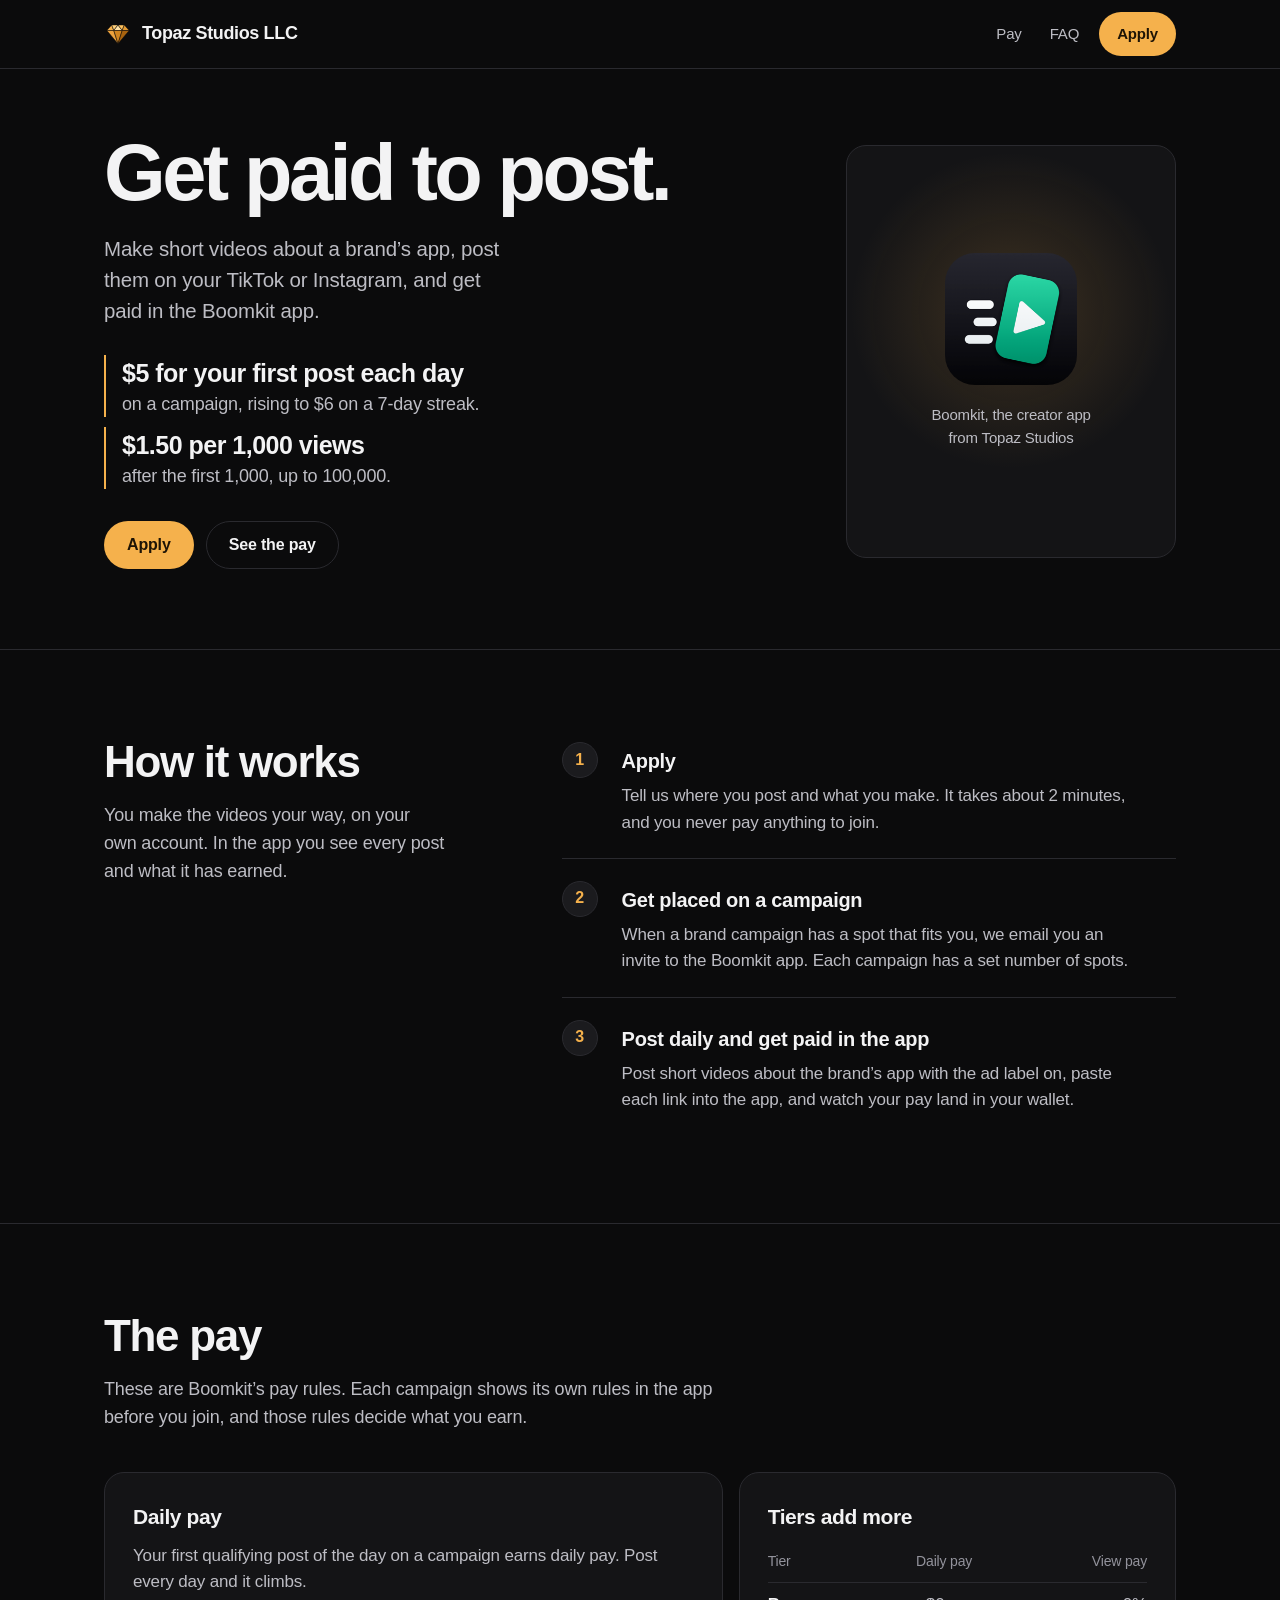
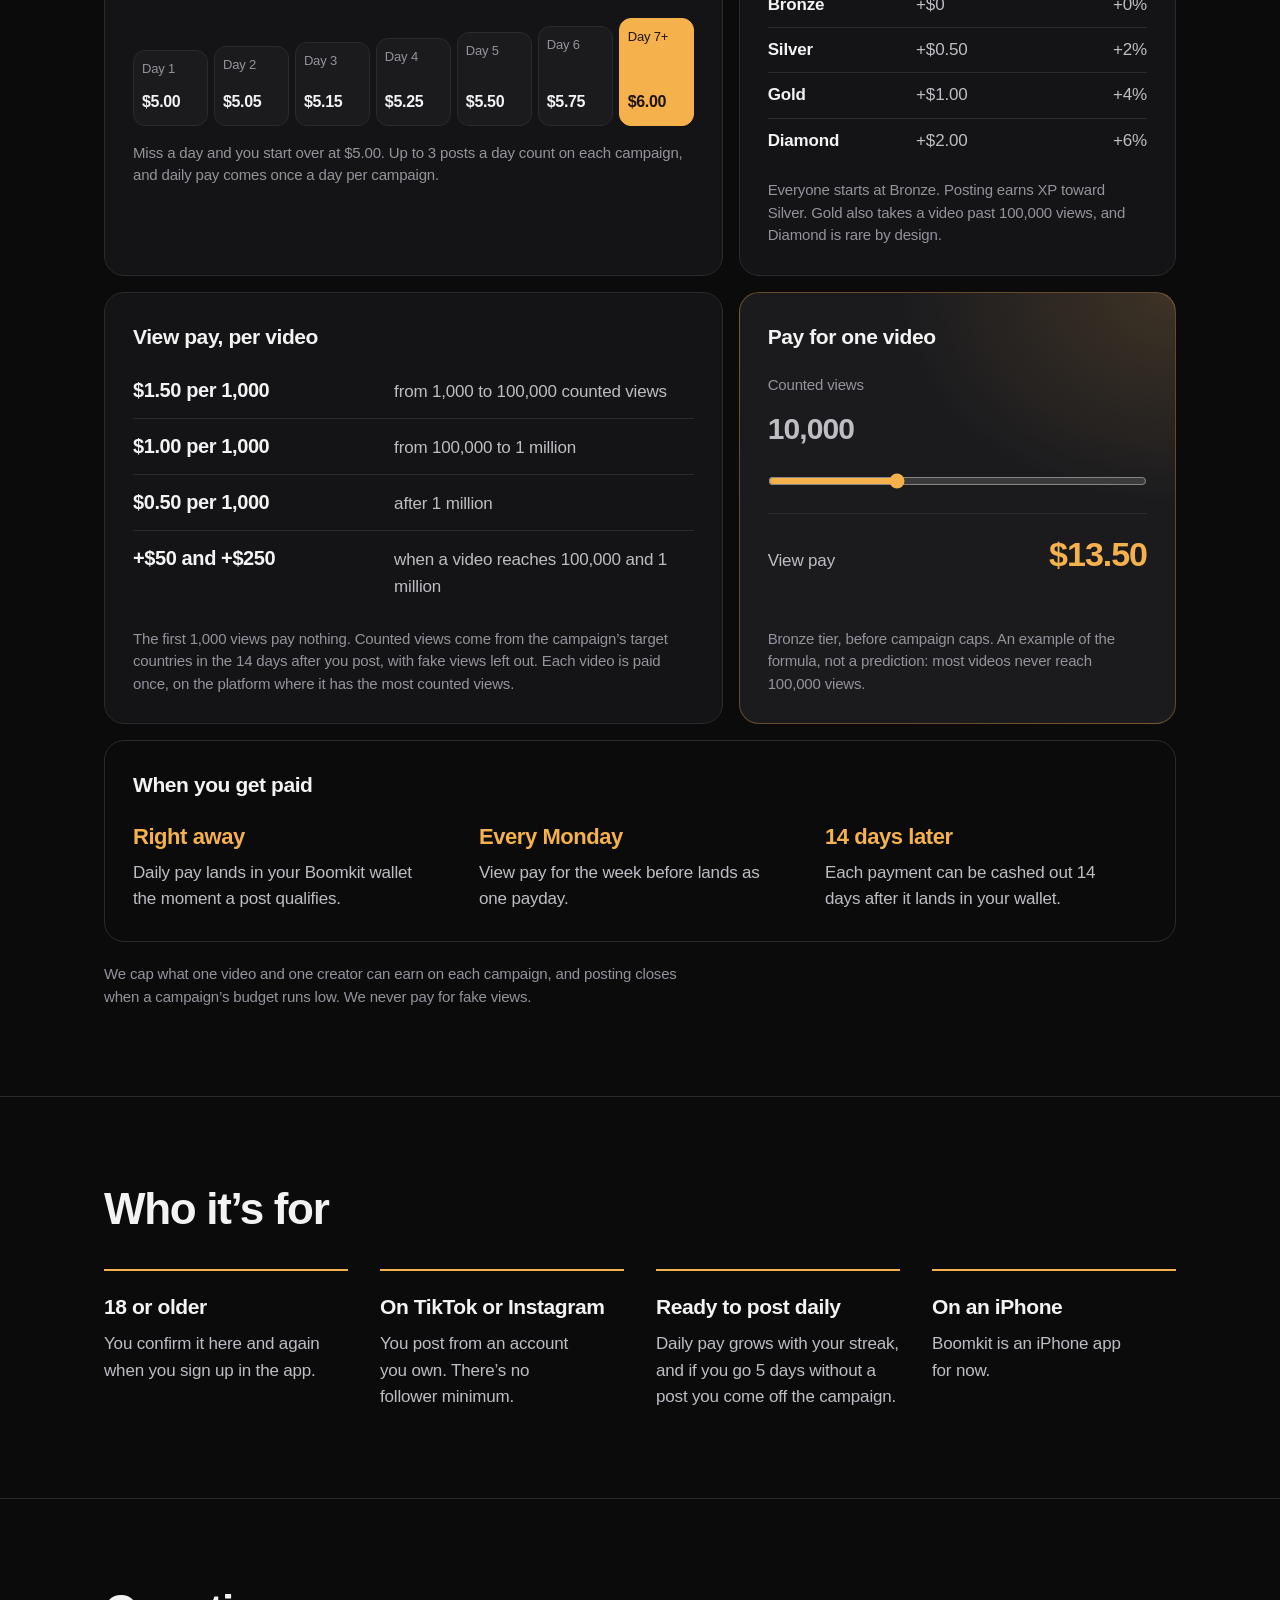
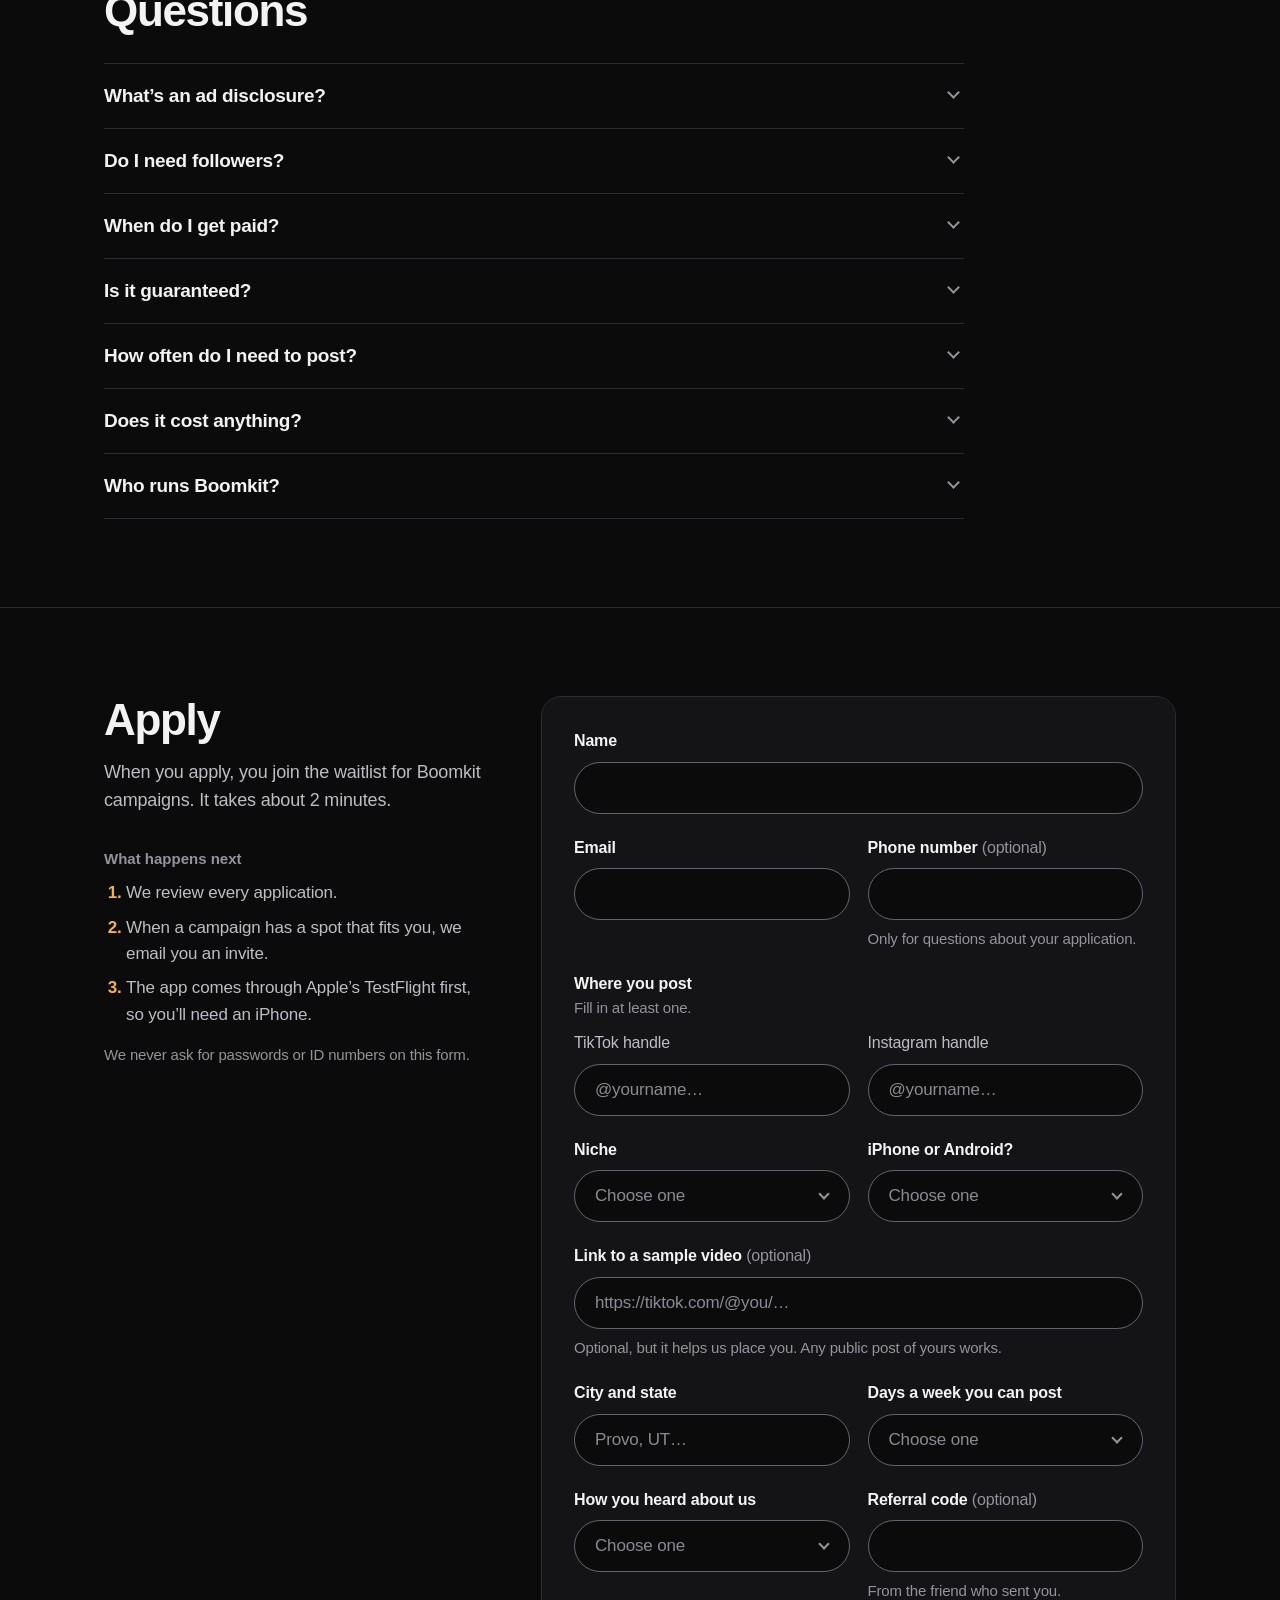
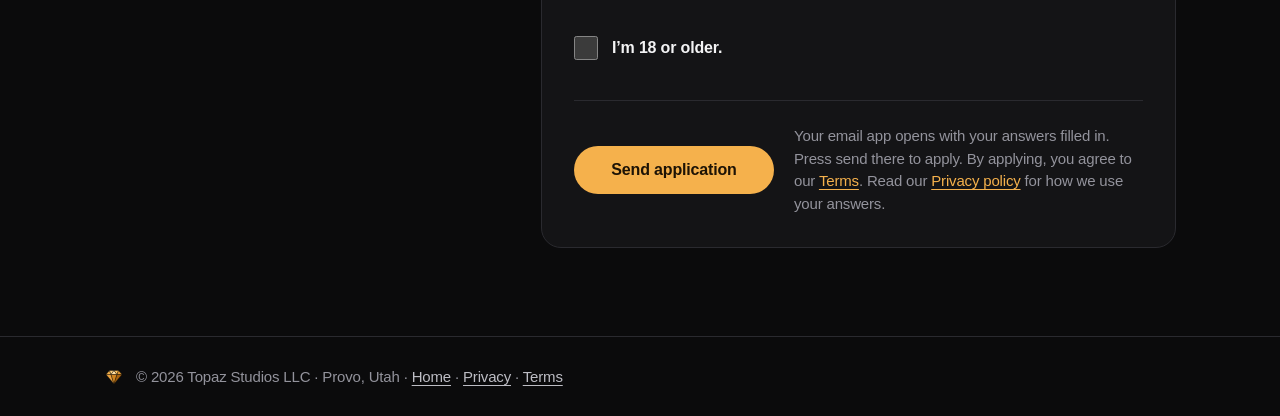
==== creators/index.html @ 72b52d02 "Topaz Studios LLC website Co-Authored-By: Claude Opus 5.5 <noreply@anthropic.com>" ====
<!doctype html>
<!--
  Creator sign-up page for Boomkit. Built 2026-10-22, NOT live until Zack approves.
  Every pay number on this page comes from Canvas/app/PAY-SPEC.md (16 Oct 2026, final). If that file changes,
  change this page and assets/creators.js (viewPay) in the same edit.
  Hosted on GitHub Pages (2026-10-24), which can't receive form posts, so the form opens the visitor's email app
  addressed to zack@topazstudiosllc.com with their answers filled in (assets/creators.js builds the message).
-->
<html lang="en">
<head>
  <meta charset="utf-8">
  <meta name="viewport" content="width=device-width, initial-scale=1, viewport-fit=cover">
  <title>Get paid to post with Boomkit: Topaz Studios LLC</title>
  <meta name="description" content="Post short videos about a brand’s app on your TikTok or Instagram and get paid in the Boomkit app: $5 for your first post each day on a campaign, plus $1.50 per 1,000 views.">
  <meta name="theme-color" content="#0b0b0c">
  <meta name="color-scheme" content="dark">
  <link rel="canonical" href="https://topazstudiosllc.com/creators/">
  <link rel="icon" href="/favicon.svg" type="image/svg+xml">
  <link rel="apple-touch-icon" href="/apple-touch-icon.png">
  <meta property="og:type" content="website">
  <meta property="og:site_name" content="Topaz Studios LLC">
  <meta property="og:title" content="Get paid to post with Boomkit">
  <meta property="og:description" content="$5 for your first post each day on a campaign, plus $1.50 per 1,000 views. Apply to join the waitlist.">
  <meta property="og:url" content="https://topazstudiosllc.com/creators/">
  <link rel="stylesheet" href="/assets/site.css">
  <script src="/assets/creators.js" defer></script>
</head>
<body class="creators">
  <a class="skip" href="#main">Skip to content</a>

  <header class="site-header">
    <div class="wrap">
      <a class="brand" href="/" translate="no">
        <svg viewBox="0 0 40 40" aria-hidden="true" focusable="false"><g stroke="#0b0b0c" stroke-width="0.75" stroke-linejoin="round"><path fill="#f5b14c" d="M4 15 11 7 14 15Z"/><path fill="#ffcf7a" d="M11 7H20L14 15Z"/><path fill="#ffe2a8" d="M20 7 26 15H14Z"/><path fill="#ffc35e" d="M20 7H29L26 15Z"/><path fill="#e39a33" d="M29 7 36 15H26Z"/><path fill="#eba13d" d="M4 15H14L20 34Z"/><path fill="#d0841f" d="M14 15H26L20 34Z"/><path fill="#a8630f" d="M26 15H36L20 34Z"/></g></svg>
        <span>Topaz Studios LLC</span>
      </a>
      <nav aria-label="Main">
        <ul class="nav">
          <li class="nav-extra"><a href="#pay">Pay</a></li>
          <li class="nav-extra"><a href="#faq">FAQ</a></li>
          <li><a class="nav-cta" href="#apply">Apply</a></li>
        </ul>
      </nav>
    </div>
  </header>

  <main id="main">
    <section class="c-hero" aria-labelledby="hero-title">
      <div class="wrap">
        <div class="c-hero-copy">
          <h1 id="hero-title">Get paid to post.</h1>
          <p class="lede">Make short videos about a brand’s app, post them on your TikTok or Instagram, and get paid in the <span translate="no">Boomkit</span> app.</p>
          <ul class="paylines">
            <li><strong>$5 for your first post each day</strong> on a campaign, rising to $6 on a 7-day streak.</li>
            <li><strong>$1.50 per 1,000 views</strong> after the first 1,000, up to 100,000.</li>
          </ul>
          <div class="actions">
            <a class="btn btn-primary" href="#apply">Apply</a>
            <a class="btn btn-quiet" href="#pay">See the pay</a>
          </div>
        </div>
        <div class="c-hero-art">
          <img src="/assets/boomkit-icon.png" width="128" height="128" alt="" fetchpriority="high" decoding="async">
          <p><span translate="no">Boomkit</span>, the creator app from <span class="nowrap" translate="no">Topaz Studios</span></p>
        </div>
      </div>
    </section>

    <section class="section" id="how" aria-labelledby="how-title">
      <div class="wrap c-split">
        <div>
          <h2 id="how-title">How it works</h2>
          <p class="intro">You make the videos your way, on your own account. In the app you see every post and what it has earned.</p>
        </div>
        <ol class="steps">
          <li>
            <h3>Apply</h3>
            <p>Tell us where you post and what you make. It takes about 2 minutes, and you never pay anything to join.</p>
          </li>
          <li>
            <h3>Get placed on a campaign</h3>
            <p>When a brand campaign has a spot that fits you, we email you an invite to the <span translate="no">Boomkit</span> app. Each campaign has a set number of spots.</p>
          </li>
          <li>
            <h3>Post daily and get paid in the app</h3>
            <p>Post short videos about the brand’s app with the ad label on, paste each link into the app, and watch your pay land in your wallet.</p>
          </li>
        </ol>
      </div>
    </section>

    <section class="section" id="pay" aria-labelledby="pay-title">
      <div class="wrap">
        <h2 id="pay-title">The pay</h2>
        <p class="intro">These are <span translate="no">Boomkit</span>’s pay rules. Each campaign shows its own rules in the app before you join, and those rules decide what you earn.</p>

        <div class="pay-grid">
          <article class="cell pay-daily" aria-labelledby="daily-title">
            <h3 id="daily-title">Daily pay</h3>
            <p>Your first qualifying post of the day on a campaign earns daily pay. Post every day and it climbs.</p>
            <ol class="ladder" aria-label="Daily pay by streak day">
              <li><span class="ladder-day">Day 1</span><span class="ladder-amt">$5.00</span></li>
              <li><span class="ladder-day">Day 2</span><span class="ladder-amt">$5.05</span></li>
              <li><span class="ladder-day">Day 3</span><span class="ladder-amt">$5.15</span></li>
              <li><span class="ladder-day">Day 4</span><span class="ladder-amt">$5.25</span></li>
              <li><span class="ladder-day">Day 5</span><span class="ladder-amt">$5.50</span></li>
              <li><span class="ladder-day">Day 6</span><span class="ladder-amt">$5.75</span></li>
              <li class="ladder-top"><span class="ladder-day">Day 7+</span><span class="ladder-amt">$6.00</span></li>
            </ol>
            <p class="fine">Miss a day and you start over at $5.00. Up to 3 posts a day count on each campaign, and daily pay comes once a day per campaign.</p>
          </article>

          <article class="cell pay-tiers" aria-labelledby="tiers-title">
            <h3 id="tiers-title">Tiers add more</h3>
            <table class="tiers">
              <caption class="sr-only">Extra pay by tier</caption>
              <thead>
                <tr><th scope="col">Tier</th><th scope="col">Daily pay</th><th scope="col">View pay</th></tr>
              </thead>
              <tbody>
                <tr><th scope="row">Bronze</th><td>+$0</td><td>+0%</td></tr>
                <tr><th scope="row">Silver</th><td>+$0.50</td><td>+2%</td></tr>
                <tr><th scope="row">Gold</th><td>+$1.00</td><td>+4%</td></tr>
                <tr><th scope="row">Diamond</th><td>+$2.00</td><td>+6%</td></tr>
              </tbody>
            </table>
            <p class="fine">Everyone starts at Bronze. Posting earns XP toward Silver. Gold also takes a video past 100,000 views, and Diamond is rare by design.</p>
          </article>

          <article class="cell pay-views" aria-labelledby="views-title">
            <h3 id="views-title">View pay, per video</h3>
            <dl class="rates">
              <div><dt>$1.50 per 1,000</dt><dd>from 1,000 to 100,000 counted views</dd></div>
              <div><dt>$1.00 per 1,000</dt><dd>from 100,000 to 1 million</dd></div>
              <div><dt>$0.50 per 1,000</dt><dd>after 1 million</dd></div>
              <div><dt>+$50 and +$250</dt><dd>when a video reaches 100,000 and 1 million</dd></div>
            </dl>
            <p class="fine">The first 1,000 views pay nothing. Counted views come from the campaign’s target countries in the 14 days after you post, with fake views left out. Each video is paid once, on the platform where it has the most counted views.</p>
          </article>

          <article class="cell pay-example" aria-labelledby="example-title">
            <h3 id="example-title">Pay for one video</h3>
            <label class="example-label" for="example-views">Counted views</label>
            <p class="example-views" id="example-views-out">10,000</p>
            <input class="example-range" id="example-views" type="range" min="0" max="9" step="1" value="3" aria-valuetext="10,000 views, $13.50 view pay" disabled>
            <p class="example-pay"><span class="example-pay-label">View pay</span> <span id="example-pay-out">$13.50</span></p>
            <noscript><p class="fine">10,000 views pay $13.50. 100,000 pay $198.50. 1 million pay $1,348.50.</p></noscript>
            <p class="fine">Bronze tier, before campaign caps. An example of the formula, not a prediction: most videos never reach 100,000 views.</p>
          </article>

          <article class="cell pay-when" aria-labelledby="when-title">
            <h3 id="when-title">When you get paid</h3>
            <dl class="when">
              <div><dt>Right away</dt><dd>Daily pay lands in your <span translate="no">Boomkit</span> wallet the moment a post qualifies.</dd></div>
              <div><dt>Every Monday</dt><dd>View pay for the week before lands as one payday.</dd></div>
              <div><dt>14 days later</dt><dd>Each payment can be cashed out 14 days after it lands in your wallet.</dd></div>
            </dl>
          </article>
        </div>

        <p class="pay-note">We cap what one video and one creator can earn on each campaign, and posting closes when a campaign’s budget runs low. We never pay for fake views.</p>
      </div>
    </section>

    <section class="section" id="who" aria-labelledby="who-title">
      <div class="wrap">
        <h2 id="who-title">Who it’s for</h2>
        <ul class="fit">
          <li>
            <h3>18 or older</h3>
            <p>You confirm it here and again when you sign up in the app.</p>
          </li>
          <li>
            <h3>On TikTok or Instagram</h3>
            <p>You post from an account you own. There’s no follower minimum.</p>
          </li>
          <li>
            <h3>Ready to post daily</h3>
            <p>Daily pay grows with your streak, and if you go 5 days without a post you come off the campaign.</p>
          </li>
          <li>
            <h3>On an iPhone</h3>
            <p><span translate="no">Boomkit</span> is an iPhone app for now.</p>
          </li>
        </ul>
      </div>
    </section>

    <section class="section" id="faq" aria-labelledby="faq-title">
      <div class="wrap">
        <h2 id="faq-title">Questions</h2>
        <div class="faq">
          <details>
            <summary><span>What’s an ad disclosure?</span></summary>
            <div class="faq-body">
              <p>It’s the label that tells viewers a post is paid. Every campaign post needs it: “#ad” or “Paid partnership with [brand]” in the caption, TikTok’s commercial content setting turned on, and Instagram’s Paid Partnership label where Instagram offers it. The app gives you a caption line to copy. A post without the label doesn’t count.</p>
            </div>
          </details>
          <details>
            <summary><span>Do I need followers?</span></summary>
            <div class="faq-body">
              <p>No. There’s no follower minimum, and a new account is fine. You post from a TikTok or Instagram account you own and register it in the app for each campaign. We never ask for your password.</p>
            </div>
          </details>
          <details>
            <summary><span>When do I get paid?</span></summary>
            <div class="faq-body">
              <p>Daily pay lands in your <span translate="no">Boomkit</span> wallet as soon as a post qualifies. View pay lands every Monday for the week before. You can cash out each payment 14 days after it lands; that window is how we keep fake views out of pay.</p>
            </div>
          </details>
          <details>
            <summary><span>Is it guaranteed?</span></summary>
            <div class="faq-body">
              <p>No. Spots on every campaign are limited, and joining the waitlist doesn’t guarantee you one. What you earn depends on posting and on counted views, and most videos never reach 100,000 views. We say the same in our <a href="/terms/#estimates">Terms</a>, under “Estimates and no guarantees”.</p>
            </div>
          </details>
          <details>
            <summary><span>How often do I need to post?</span></summary>
            <div class="faq-body">
              <p>Daily pay comes from your first qualifying post each day. If you go 5 days without a post, you come off the campaign. If none of your first 20 posts on a campaign reaches 10,000 counted views, we give the spot to someone else.</p>
            </div>
          </details>
          <details>
            <summary><span>Does it cost anything?</span></summary>
            <div class="faq-body">
              <p>No. You never pay to join or to stay on a campaign. We never ask for passwords or ID numbers on this form, and nobody from <span translate="no">Boomkit</span> will ask for your social media passwords.</p>
            </div>
          </details>
          <details>
            <summary><span>Who runs <span translate="no">Boomkit</span>?</span></summary>
            <div class="faq-body">
              <p><span translate="no">Topaz Studios LLC</span>, a video production company in Provo, Utah. <span translate="no">Boomkit</span> is the creator app we build. Email <a href="mailto:zack@topazstudiosllc.com">zack@topazstudiosllc.com</a> with anything this page doesn’t answer.</p>
            </div>
          </details>
        </div>
      </div>
    </section>

    <section class="section" id="apply" aria-labelledby="apply-title">
      <div class="wrap apply">
        <div class="apply-copy">
          <h2 id="apply-title">Apply</h2>
          <p class="intro">When you apply, you join the waitlist for <span translate="no">Boomkit</span> campaigns. It takes about 2 minutes.</p>
          <h3>What happens next</h3>
          <ol class="next">
            <li>We review every application.</li>
            <li>When a campaign has a spot that fits you, we email you an invite.</li>
            <li>The app comes through Apple’s TestFlight first, so you’ll need an iPhone.</li>
          </ol>
          <p class="fine">We never ask for passwords or ID numbers on this form.</p>
        </div>

        <form class="apply-form" name="creators" method="POST" action="mailto:zack@topazstudiosllc.com?subject=Boomkit%20creator%20application" enctype="text/plain">
          <p class="hp" aria-hidden="true">
            <label>Leave this empty: <input name="bot-field" type="text" tabindex="-1" autocomplete="off"></label>
          </p>

          <div class="form-grid">
            <div class="field span-2">
              <label for="f-name">Name</label>
              <input id="f-name" name="name" type="text" autocomplete="name" required maxlength="100" aria-describedby="f-name-error">
              <p class="field-error" id="f-name-error" hidden></p>
            </div>

            <div class="field">
              <label for="f-email">Email</label>
              <input id="f-email" name="email" type="email" autocomplete="email" autocapitalize="none" spellcheck="false" required maxlength="200" aria-describedby="f-email-error">
              <p class="field-error" id="f-email-error" hidden></p>
            </div>

            <div class="field">
              <label for="f-phone">Phone number <span class="opt">(optional)</span></label>
              <input id="f-phone" name="phone" type="tel" autocomplete="tel" maxlength="30" aria-describedby="f-phone-hint f-phone-error">
              <p class="hint" id="f-phone-hint">Only for questions about your application.</p>
              <p class="field-error" id="f-phone-error" hidden></p>
            </div>

            <fieldset class="field-group span-2" aria-describedby="f-handles-hint f-handles-error">
              <legend>Where you post</legend>
              <p class="hint" id="f-handles-hint">Fill in at least one.</p>
              <div class="pair">
                <div class="field">
                  <label for="f-tiktok">TikTok handle</label>
                  <input id="f-tiktok" name="tiktok" type="text" autocomplete="off" autocapitalize="none" autocorrect="off" spellcheck="false" maxlength="60" placeholder="@yourname…" pattern="@?[A-Za-z0-9._]{1,30}" data-handle aria-describedby="f-handles-error">
                </div>
                <div class="field">
                  <label for="f-instagram">Instagram handle</label>
                  <input id="f-instagram" name="instagram" type="text" autocomplete="off" autocapitalize="none" autocorrect="off" spellcheck="false" maxlength="60" placeholder="@yourname…" pattern="@?[A-Za-z0-9._]{1,30}" data-handle aria-describedby="f-handles-error">
                </div>
              </div>
              <p class="field-error" id="f-handles-error" hidden></p>
            </fieldset>

            <div class="field">
              <label for="f-niche">Niche</label>
              <div class="select">
                <select id="f-niche" name="niche" required aria-describedby="f-niche-error">
                  <option value="" selected disabled>Choose one</option>
                  <option>Study and school</option>
                  <option>Fitness</option>
                  <option>Food</option>
                  <option>Beauty</option>
                  <option>Tech and apps</option>
                  <option>Lifestyle</option>
                  <option>Gaming</option>
                  <option>Other</option>
                </select>
              </div>
              <p class="field-error" id="f-niche-error" hidden></p>
            </div>

            <div class="field">
              <label for="f-phone-type">iPhone or Android?</label>
              <div class="select">
                <select id="f-phone-type" name="phone_type" required aria-describedby="f-phone-type-error">
                  <option value="" selected disabled>Choose one</option>
                  <option>iPhone</option>
                  <option>Android</option>
                  <option>Other</option>
                </select>
              </div>
              <p class="field-error" id="f-phone-type-error" hidden></p>
            </div>

            <div class="field span-2">
              <label for="f-sample">Link to a sample video <span class="opt">(optional)</span></label>
              <input id="f-sample" name="sample_video" type="url" inputmode="url" autocomplete="off" autocapitalize="none" spellcheck="false" maxlength="500" placeholder="https://tiktok.com/@you/…" aria-describedby="f-sample-hint f-sample-error">
              <p class="hint" id="f-sample-hint">Optional, but it helps us place you. Any public post of yours works.</p>
              <p class="field-error" id="f-sample-error" hidden></p>
            </div>

            <div class="field">
              <label for="f-city">City and state</label>
              <input id="f-city" name="city_state" type="text" autocomplete="off" required maxlength="100" placeholder="Provo, UT…" aria-describedby="f-city-error">
              <p class="field-error" id="f-city-error" hidden></p>
            </div>

            <div class="field">
              <label for="f-days">Days a week you can post</label>
              <div class="select">
                <select id="f-days" name="days_per_week" required aria-describedby="f-days-error">
                  <option value="" selected disabled>Choose one</option>
                  <option>Every day</option>
                  <option>5 to 6 days</option>
                  <option>3 to 4 days</option>
                  <option>1 to 2 days</option>
                </select>
              </div>
              <p class="field-error" id="f-days-error" hidden></p>
            </div>

            <div class="field">
              <label for="f-heard">How you heard about us</label>
              <div class="select">
                <select id="f-heard" name="heard_from" required aria-describedby="f-heard-error">
                  <option value="" selected disabled>Choose one</option>
                  <option>TikTok</option>
                  <option>Instagram</option>
                  <option>Reddit</option>
                  <option>X</option>
                  <option value="A friend">A friend (referral)</option>
                  <option>School or campus</option>
                  <option>Search</option>
                  <option>Other</option>
                </select>
              </div>
              <p class="field-error" id="f-heard-error" hidden></p>
            </div>

            <div class="field">
              <label for="f-ref">Referral code <span class="opt">(optional)</span></label>
              <input id="f-ref" name="referral_code" type="text" autocomplete="off" autocapitalize="characters" autocorrect="off" spellcheck="false" maxlength="20" aria-describedby="f-ref-hint">
              <p class="hint" id="f-ref-hint">From the friend who sent you.</p>
            </div>

            <div class="field span-2">
              <label class="check" for="f-age">
                <input id="f-age" name="age_confirmed" type="checkbox" value="yes" required aria-describedby="f-age-error">
                <span>I’m 18 or older.</span>
              </label>
              <p class="field-error" id="f-age-error" hidden></p>
            </div>
          </div>

          <div class="submit-row">
            <button class="btn btn-primary" type="submit">Send application</button>
            <p class="consent">Your email app opens with your answers filled in. Press send there to apply. By applying, you agree to our <a href="/terms/">Terms</a>. Read our <a href="/privacy/#website">Privacy policy</a> for how we use your answers.</p>
          </div>
          <p class="form-status" role="status" aria-live="polite"></p>
        </form>
      </div>
    </section>
  </main>

  <footer class="site-footer">
    <div class="wrap">
      <svg viewBox="0 0 40 40" aria-hidden="true" focusable="false"><g stroke="#0b0b0c" stroke-width="0.75" stroke-linejoin="round"><path fill="#f5b14c" d="M4 15 11 7 14 15Z"/><path fill="#ffcf7a" d="M11 7H20L14 15Z"/><path fill="#ffe2a8" d="M20 7 26 15H14Z"/><path fill="#ffc35e" d="M20 7H29L26 15Z"/><path fill="#e39a33" d="M29 7 36 15H26Z"/><path fill="#eba13d" d="M4 15H14L20 34Z"/><path fill="#d0841f" d="M14 15H26L20 34Z"/><path fill="#a8630f" d="M26 15H36L20 34Z"/></g></svg>
      <p><span class="nowrap">© 2026 <span translate="no">Topaz Studios LLC</span></span> <span class="nowrap">· Provo, Utah</span> <span class="nowrap">· <a href="/">Home</a> · <a href="/privacy/">Privacy</a> · <a href="/terms/">Terms</a></span></p>
    </div>
  </footer>
</body>
</html>
---- assets/site.css ----
/* Topaz Studios LLC. One stylesheet for every page. Dark only, by brand direction (near-black ground, topaz accent). */

:root {
  color-scheme: dark;

  --bg: #0b0b0c;
  --surface: #141416;
  --surface-2: #1b1b1e;
  --line: #2a2a2f;
  --ink: #f3f3f4;
  --ink-2: #bdbdc4;
  --mute: #93939c;
  --topaz: #f5b14c;
  --topaz-hover: #ffc56e;
  --topaz-ink: #1d1305;

  --font: -apple-system, BlinkMacSystemFont, "SF Pro Text", "Segoe UI", Roboto, "Helvetica Neue", Arial, sans-serif;
  --font-display: -apple-system, BlinkMacSystemFont, "SF Pro Display", "Segoe UI", Roboto, "Helvetica Neue", Arial, sans-serif;

  /* Motion tokens, from the animate skill */
  --ease-out: cubic-bezier(0.23, 1, 0.32, 1);

  /* Radius system: controls are pills, panels are 20px */
  --r-panel: 20px;
  --r-pill: 999px;

  --gutter: max(16px, env(safe-area-inset-left, 0px));
  --gutter-r: max(16px, env(safe-area-inset-right, 0px));
}

*,
*::before,
*::after { box-sizing: border-box; }

html {
  -webkit-text-size-adjust: 100%;
  -webkit-tap-highlight-color: transparent;
  background: var(--bg);
}

@media (prefers-reduced-motion: no-preference) {
  html { scroll-behavior: smooth; }
}

body {
  margin: 0;
  background: var(--bg);
  color: var(--ink);
  font-family: var(--font);
  font-size: 17px;
  line-height: 1.55;
  letter-spacing: -0.01em;
  -webkit-font-smoothing: antialiased;
  -moz-osx-font-smoothing: grayscale;
  overflow-wrap: break-word;
}

h1, h2, h3 {
  font-family: var(--font-display);
  color: var(--ink);
  text-wrap: balance;
  margin: 0;
}

p { margin: 0; text-wrap: pretty; }

img, svg { display: block; max-width: 100%; }

a { color: var(--topaz); text-decoration-thickness: 1px; text-underline-offset: 3px; }

a,
button {
  touch-action: manipulation;
  transition: color 150ms ease, background-color 150ms ease, border-color 150ms ease;
}

:focus-visible {
  outline: 2px solid var(--topaz);
  outline-offset: 3px;
  border-radius: 6px;
}

[id] { scroll-margin-top: 24px; }

.skip {
  position: absolute;
  left: 16px;
  top: -100px;
  z-index: 10;
  background: var(--topaz);
  color: var(--topaz-ink);
  padding: 10px 16px;
  border-radius: var(--r-pill);
  font-weight: 600;
  text-decoration: none;
}
.skip:focus { top: 12px; }

.wrap {
  width: 100%;
  max-width: 1120px;
  margin: 0 auto;
  padding-left: max(24px, var(--gutter));
  padding-right: max(24px, var(--gutter-r));
}

.nowrap { white-space: nowrap; }

/* Header */

.site-header {
  padding-top: env(safe-area-inset-top, 0px);
  border-bottom: 1px solid var(--line);
}
.site-header .wrap {
  display: flex;
  align-items: center;
  justify-content: space-between;
  gap: 16px;
  min-height: 68px;
}

.brand {
  display: inline-flex;
  align-items: center;
  gap: 10px;
  color: var(--ink);
  text-decoration: none;
  font-family: var(--font-display);
  font-weight: 700;
  font-size: 18px;
  letter-spacing: -0.02em;
  min-width: 0;
  -webkit-user-select: none;
  user-select: none;
}
.brand svg { width: 28px; height: 28px; flex: none; }

.nav {
  display: flex;
  align-items: center;
  gap: 4px;
  margin: 0;
  padding: 0;
  list-style: none;
}
.nav a {
  display: inline-flex;
  align-items: center;
  min-height: 44px;
  padding: 0 12px;
  border-radius: var(--r-pill);
  color: var(--ink-2);
  text-decoration: none;
  font-size: 15px;
  font-weight: 500;
  -webkit-user-select: none;
  user-select: none;
}
.nav a[aria-current="page"] { color: var(--ink); }

/* Buttons */

.btn {
  display: inline-flex;
  align-items: center;
  justify-content: center;
  gap: 8px;
  min-height: 48px;
  padding: 0 22px;
  border-radius: var(--r-pill);
  border: 1px solid transparent;
  font-family: var(--font);
  font-size: 16px;
  font-weight: 600;
  letter-spacing: -0.01em;
  text-decoration: none;
  white-space: nowrap;
  -webkit-user-select: none;
  user-select: none;
  transition: background-color 150ms ease, border-color 150ms ease, color 150ms ease, transform 160ms var(--ease-out);
}
/* Press feedback: quick on the way down, a little slower on release (asymmetric, per review-animations) */
.btn:active { transform: scale(0.97); transition-duration: 100ms; }
.nav a:active { color: var(--ink); background: var(--surface-2); }
a:where(:not(.btn, .brand, .skip)):active { color: var(--topaz-hover); }

.btn-primary { background: var(--topaz); color: var(--topaz-ink); }
.btn-quiet { background: transparent; color: var(--ink); border-color: var(--line); }

@media (hover: hover) and (pointer: fine) {
  a:hover { color: var(--topaz-hover); }
  .nav a:hover { color: var(--ink); background: var(--surface-2); }
  .btn-primary:hover { background: var(--topaz-hover); color: var(--topaz-ink); }
  .btn-quiet:hover { border-color: var(--mute); color: var(--ink); }
  .brand:hover { color: var(--ink); }
}

@media (prefers-reduced-motion: reduce) {
  .btn:active { transform: none; }
}

/* Home: hero */

.hero { padding: 72px 0 88px; }
.hero .wrap {
  display: grid;
  grid-template-columns: minmax(0, 1.3fr) minmax(0, 0.7fr);
  align-items: center;
  gap: 48px;
}
.hero h1 {
  font-size: clamp(40px, 5.4vw, 72px);
  line-height: 1.02;
  letter-spacing: -0.04em;
  font-weight: 700;
}
.hero .lede {
  margin-top: 24px;
  max-width: 34ch;
  font-size: clamp(18px, 1.6vw, 21px);
  line-height: 1.5;
  color: var(--ink-2);
}
.hero .actions { margin-top: 36px; display: flex; flex-wrap: wrap; gap: 12px; }

.gem-stage {
  position: relative;
  aspect-ratio: 1 / 1;
  border-radius: var(--r-panel);
  background:
    radial-gradient(60% 60% at 50% 42%, rgba(245, 177, 76, 0.14), rgba(245, 177, 76, 0) 70%),
    var(--surface);
  border: 1px solid var(--line);
  display: grid;
  place-items: center;
}
.gem-stage svg { width: 56%; height: auto; }

/* Home: sections */

.section { padding: 88px 0; border-top: 1px solid var(--line); }
.section h2 {
  font-size: clamp(30px, 3.6vw, 44px);
  line-height: 1.08;
  letter-spacing: -0.03em;
  font-weight: 700;
}
.section .intro { margin-top: 16px; max-width: 62ch; color: var(--ink-2); font-size: 18px; }

.services {
  margin: 48px 0 0;
  padding: 0;
  list-style: none;
  display: grid;
  grid-template-columns: repeat(2, minmax(0, 1fr));
  gap: 0 48px;
}
.services li { padding: 22px 0; border-top: 1px solid var(--line); }
.services h3 { font-size: 19px; letter-spacing: -0.015em; font-weight: 600; }
.services p { margin-top: 6px; color: var(--ink-2); }

.product {
  display: grid;
  grid-template-columns: auto minmax(0, 1fr);
  gap: 40px;
  align-items: start;
  padding: 40px;
  border-radius: var(--r-panel);
  background: var(--surface);
  border: 1px solid var(--line);
}
.product img {
  width: 128px;
  height: 128px;
  border-radius: 29px;
}
.product p { margin-top: 14px; max-width: 58ch; color: var(--ink-2); font-size: 18px; }
.product .actions { margin-top: 28px; display: flex; flex-wrap: wrap; gap: 12px; }

.contact-grid {
  display: grid;
  grid-template-columns: minmax(0, 1fr) minmax(0, 1fr);
  gap: 48px;
  margin-top: 40px;
}
.contact-grid h3 {
  font-size: 15px;
  font-weight: 600;
  color: var(--mute);
  letter-spacing: 0;
}
.contact-big {
  margin-top: 8px;
  font-family: var(--font-display);
  font-size: clamp(22px, 2.6vw, 30px);
  font-weight: 600;
  letter-spacing: -0.02em;
  line-height: 1.25;
}
.contact-big a { color: var(--ink); text-decoration: underline; text-decoration-color: var(--topaz); }
address { font-style: normal; }
.contact-gap { margin-top: 36px; }
.contact-address { margin-top: 8px; font-size: 18px; line-height: 1.55; color: var(--ink); }
.contact-note { margin-top: 12px; color: var(--ink-2); max-width: 46ch; }

.facts {
  margin: 8px 0 0;
  display: grid;
  grid-template-columns: max-content minmax(0, 1fr);
  gap: 10px 24px;
}
.facts dt { color: var(--mute); }
.facts dd { margin: 0; color: var(--ink); font-variant-numeric: tabular-nums; }

/* Footer */

.site-footer {
  border-top: 1px solid var(--line);
  padding: 28px 0 calc(28px + env(safe-area-inset-bottom, 0px));
  color: var(--mute);
  font-size: 15px;
}
.site-footer .wrap {
  display: flex;
  align-items: center;
  gap: 12px;
  flex-wrap: wrap;
}
.site-footer svg { width: 20px; height: 20px; flex: none; }
.site-footer a { color: var(--ink-2); }

/* Legal pages */

.legal { padding: 64px 0 96px; }
.legal .wrap { max-width: 800px; }
.legal h1 {
  font-size: clamp(36px, 5vw, 56px);
  line-height: 1.05;
  letter-spacing: -0.035em;
  font-weight: 700;
}
.legal .effective { margin-top: 12px; color: var(--ink-2); font-weight: 500; }
.legal .summary { margin-top: 28px; font-size: 18px; color: var(--ink-2); }

.toc {
  margin-top: 36px;
  padding: 24px 28px;
  border-radius: var(--r-panel);
  background: var(--surface);
  border: 1px solid var(--line);
}
.toc h2 { font-size: 15px; font-weight: 600; color: var(--mute); letter-spacing: 0; }
.toc ol {
  margin: 12px 0 0;
  padding-left: 1.4em;
  columns: 2;
  column-gap: 32px;
  color: var(--mute);
  font-variant-numeric: tabular-nums;
}
.toc li { break-inside: avoid; padding: 3px 0; }
.toc a { color: var(--ink-2); text-decoration: none; }

.legal section { margin-top: 48px; }
.legal section h2 {
  font-size: 24px;
  line-height: 1.2;
  letter-spacing: -0.02em;
  font-weight: 700;
}
.legal section h3 { margin-top: 24px; font-size: 18px; font-weight: 600; letter-spacing: -0.01em; }
.legal section p,
.legal section ul { margin-top: 12px; color: var(--ink-2); }
.legal section ul { padding-left: 1.25em; }
.legal section li { margin-top: 8px; }
.legal strong { color: var(--ink); font-weight: 600; }

@media (hover: hover) and (pointer: fine) {
  .toc a:hover { color: var(--topaz-hover); }
}

/* Phone and tablet */

@media (max-width: 860px) {
  .hero { padding: 48px 0 64px; }
  .hero .wrap { grid-template-columns: 1fr; gap: 40px; }
  .gem-stage { aspect-ratio: 16 / 9; }
  .gem-stage svg { width: 30%; }
  .section { padding: 64px 0; }
  .services { grid-template-columns: 1fr; }
  .product { grid-template-columns: 1fr; gap: 24px; padding: 28px; }
  .product img { width: 96px; height: 96px; border-radius: 22px; }
  .contact-grid { grid-template-columns: 1fr; gap: 36px; }
  .toc ol { columns: 1; }
}

@media (max-width: 520px) {
  .wrap { padding-left: var(--gutter); padding-right: var(--gutter-r); }
  .brand { font-size: 17px; }
  .brand svg { width: 24px; height: 24px; }
  .nav a { padding: 0 9px; font-size: 15px; }
  .nav .nav-extra { display: none; }
  .hero .actions .btn { flex: 1 1 auto; }
  .product { padding: 22px; }
  .facts { grid-template-columns: 1fr; gap: 2px; }
  .facts dd { margin-bottom: 10px; }
  .toc { padding: 20px; }
}

/* ------------------------------------------------------------------------------------------------
   Creators page (/creators/) and its thanks page. Added 2026-10-22.
   Radius rule for these pages: controls (buttons, inputs, selects) are pills, panels are 20px,
   tiles inside a panel are 12px.
   ------------------------------------------------------------------------------------------------ */

:root {
  --err: #ff8f85;
  --r-tile: 12px;
}

.sr-only {
  position: absolute;
  width: 1px;
  height: 1px;
  padding: 0;
  margin: -1px;
  overflow: hidden;
  clip: rect(0, 0, 0, 0);
  white-space: nowrap;
  border: 0;
}

.nav a.nav-cta {
  margin-left: 4px;
  padding: 0 18px;
  color: var(--topaz-ink);
  background: var(--topaz);
  font-weight: 600;
}
.nav a.nav-cta:active { color: var(--topaz-ink); background: var(--topaz-hover); }
@media (hover: hover) and (pointer: fine) {
  .nav a.nav-cta:hover { color: var(--topaz-ink); background: var(--topaz-hover); }
}

/* Hero */

.c-hero { padding: 64px 0 80px; }
.c-hero .wrap {
  display: grid;
  grid-template-columns: minmax(0, 1.35fr) minmax(0, 0.65fr);
  align-items: center;
  gap: 56px;
}
.c-hero h1 {
  font-size: clamp(44px, 6.2vw, 84px);
  line-height: 1;
  letter-spacing: -0.045em;
  font-weight: 700;
}
.c-hero .lede {
  margin-top: 22px;
  max-width: 36ch;
  font-size: clamp(18px, 1.6vw, 21px);
  line-height: 1.5;
  color: var(--ink-2);
}
.paylines {
  margin: 28px 0 0;
  padding: 0;
  list-style: none;
  display: grid;
  gap: 10px;
  max-width: 40ch;
}
.paylines li {
  padding-left: 16px;
  border-left: 2px solid var(--topaz);
  color: var(--ink-2);
  font-size: 18px;
  line-height: 1.45;
}
.paylines strong {
  display: block;
  color: var(--ink);
  font-family: var(--font-display);
  font-size: clamp(21px, 2vw, 25px);
  font-weight: 700;
  letter-spacing: -0.02em;
  font-variant-numeric: tabular-nums;
}
.c-hero .actions { margin-top: 32px; display: flex; flex-wrap: wrap; gap: 12px; }

.c-hero-art {
  aspect-ratio: 4 / 5;
  border-radius: var(--r-panel);
  border: 1px solid var(--line);
  background:
    radial-gradient(70% 55% at 50% 40%, rgba(245, 177, 76, 0.18), rgba(245, 177, 76, 0) 70%),
    var(--surface);
  display: grid;
  place-content: center;
  justify-items: center;
  gap: 18px;
  padding: 32px;
  text-align: center;
}
.c-hero-art img { width: 132px; height: 132px; border-radius: 30px; }
.c-hero-art p { color: var(--ink-2); font-size: 15px; max-width: 20ch; }

@media (prefers-reduced-motion: no-preference) {
  .c-hero-copy > *,
  .c-hero-art {
    animation: c-rise 300ms var(--ease-out) both;
  }
  .c-hero-copy > :nth-child(2) { animation-delay: 40ms; }
  .c-hero-copy > :nth-child(3) { animation-delay: 80ms; }
  .c-hero-copy > :nth-child(4) { animation-delay: 120ms; }
  .c-hero-art { animation-name: c-settle; animation-delay: 60ms; }
}
@media (prefers-reduced-motion: reduce) {
  .c-hero-copy > *,
  .c-hero-art { animation: c-fade 200ms ease both; }
}
@keyframes c-rise { from { opacity: 0; transform: translateY(8px); } }
@keyframes c-settle { from { opacity: 0; transform: scale(0.97); } }
@keyframes c-fade { from { opacity: 0; } }

/* How it works */

.c-split {
  display: grid;
  grid-template-columns: minmax(0, 0.8fr) minmax(0, 1.2fr);
  gap: 48px;
  align-items: start;
}
.c-split .intro { max-width: 34ch; }

.steps {
  margin: 0;
  padding: 0;
  list-style: none;
  counter-reset: step;
}
.steps li {
  counter-increment: step;
  display: grid;
  grid-template-columns: 44px minmax(0, 1fr);
  column-gap: 16px;
  padding: 22px 0;
  border-top: 1px solid var(--line);
}
.steps li:first-child { border-top: 0; padding-top: 4px; }
.steps li::before {
  content: counter(step);
  grid-row: span 2;
  width: 36px;
  height: 36px;
  border-radius: var(--r-pill);
  display: grid;
  place-items: center;
  background: var(--surface-2);
  border: 1px solid var(--line);
  color: var(--topaz);
  font-family: var(--font-display);
  font-weight: 700;
  font-size: 16px;
  font-variant-numeric: tabular-nums;
}
.steps h3 { font-size: 20px; letter-spacing: -0.015em; font-weight: 600; padding-top: 4px; }
.steps p { margin-top: 6px; color: var(--ink-2); max-width: 54ch; }

/* The pay */

.pay-grid {
  margin-top: 40px;
  display: grid;
  grid-template-columns: repeat(12, minmax(0, 1fr));
  gap: 16px;
}
.cell {
  min-width: 0;
  padding: 28px;
  border-radius: var(--r-panel);
  background: var(--surface);
  border: 1px solid var(--line);
}
.cell h3 { font-size: 21px; letter-spacing: -0.02em; font-weight: 700; }
.cell > p { margin-top: 10px; color: var(--ink-2); }
.cell .fine,
.fine { margin-top: 16px; color: var(--mute); font-size: 15px; line-height: 1.5; }

.pay-daily { grid-column: span 7; }
.pay-tiers { grid-column: span 5; }
.pay-views { grid-column: span 7; }
.pay-example { grid-column: span 5; }
.pay-when { grid-column: span 12; background: transparent; }

.ladder {
  margin: 22px 0 0;
  padding: 0;
  list-style: none;
  display: grid;
  grid-template-columns: repeat(7, minmax(0, 1fr));
  align-items: end;
  gap: 6px;
}
.ladder li {
  display: flex;
  flex-direction: column;
  justify-content: space-between;
  gap: 8px;
  min-width: 0;
  padding: 10px 8px;
  border-radius: var(--r-tile);
  background: var(--surface-2);
  border: 1px solid var(--line);
}
/* Each step is taller than the last: daily pay climbs from $5.00 to $6.00 */
.ladder li:nth-child(1) { min-height: 76px; }
.ladder li:nth-child(2) { min-height: 80px; }
.ladder li:nth-child(3) { min-height: 84px; }
.ladder li:nth-child(4) { min-height: 88px; }
.ladder li:nth-child(5) { min-height: 94px; }
.ladder li:nth-child(6) { min-height: 100px; }
.ladder li:nth-child(7) { min-height: 108px; }
.ladder-day { color: var(--mute); font-size: 13px; line-height: 1.2; white-space: nowrap; }
.ladder-amt {
  color: var(--ink);
  font-family: var(--font-display);
  font-weight: 600;
  font-size: 16px;
  letter-spacing: -0.02em;
  font-variant-numeric: tabular-nums;
}
.ladder .ladder-top { background: var(--topaz); border-color: var(--topaz); }
.ladder .ladder-top .ladder-day { color: var(--topaz-ink); }
.ladder .ladder-top .ladder-amt { color: var(--topaz-ink); font-weight: 700; }

.tiers {
  margin-top: 18px;
  width: 100%;
  border-collapse: collapse;
  font-variant-numeric: tabular-nums;
}
.tiers th,
.tiers td { padding: 9px 0; text-align: left; font-weight: 500; }
.tiers thead th { color: var(--mute); font-size: 14px; font-weight: 500; padding-top: 0; }
.tiers tbody th { color: var(--ink); font-weight: 600; }
.tiers td { color: var(--ink-2); }
.tiers tbody tr { border-top: 1px solid var(--line); }
.tiers td:last-child,
.tiers thead th:last-child { text-align: right; }

.rates { margin: 18px 0 0; display: grid; gap: 0; }
.rates div {
  display: grid;
  grid-template-columns: minmax(0, 0.9fr) minmax(0, 1.1fr);
  gap: 16px;
  align-items: baseline;
  padding: 12px 0;
  border-top: 1px solid var(--line);
}
.rates div:first-child { border-top: 0; padding-top: 4px; }
.rates dt {
  color: var(--ink);
  font-family: var(--font-display);
  font-weight: 700;
  font-size: 20px;
  letter-spacing: -0.02em;
  font-variant-numeric: tabular-nums;
}
.rates dd { margin: 0; color: var(--ink-2); }

.pay-example {
  background:
    radial-gradient(90% 70% at 100% 0%, rgba(245, 177, 76, 0.16), rgba(245, 177, 76, 0) 70%),
    var(--surface-2);
  border-color: rgba(245, 177, 76, 0.32);
  display: flex;
  flex-direction: column;
}
.example-label { margin-top: 20px; color: var(--mute); font-size: 15px; }
.example-views {
  margin-top: 2px;
  font-family: var(--font-display);
  font-size: 30px;
  font-weight: 700;
  letter-spacing: -0.03em;
  font-variant-numeric: tabular-nums;
}
.example-range {
  display: block;
  width: 100%;
  height: 44px;
  margin: 6px 0 0;
  accent-color: var(--topaz);
  cursor: pointer;
  touch-action: pan-y;
}
.example-range:disabled { cursor: default; opacity: 0.6; }
.example-range:focus-visible { outline-offset: 2px; border-radius: var(--r-pill); }
.example-pay {
  margin-top: 8px;
  display: flex;
  align-items: baseline;
  justify-content: space-between;
  gap: 12px;
  padding-top: 14px;
  border-top: 1px solid var(--line);
}
.example-pay-label { color: var(--ink-2); }
#example-pay-out {
  color: var(--topaz);
  font-family: var(--font-display);
  font-size: 34px;
  font-weight: 700;
  letter-spacing: -0.03em;
  font-variant-numeric: tabular-nums;
}
.pay-example .fine:last-child { margin-top: auto; padding-top: 16px; }

.when {
  margin: 18px 0 0;
  display: grid;
  grid-template-columns: repeat(3, minmax(0, 1fr));
  gap: 24px;
}
.when dt {
  color: var(--topaz);
  font-family: var(--font-display);
  font-weight: 700;
  font-size: 22px;
  letter-spacing: -0.02em;
}
.when dd { margin: 6px 0 0; color: var(--ink-2); max-width: 32ch; }

.pay-note { margin-top: 20px; max-width: 70ch; color: var(--mute); font-size: 15px; }

/* Who it's for */

.fit {
  margin: 36px 0 0;
  padding: 0;
  list-style: none;
  display: grid;
  grid-template-columns: repeat(4, minmax(0, 1fr));
  gap: 0 32px;
}
.fit li { padding-top: 20px; border-top: 2px solid var(--topaz); }
.fit h3 { font-size: 21px; letter-spacing: -0.02em; font-weight: 700; }
.fit p { margin-top: 8px; color: var(--ink-2); }

/* FAQ */

.faq { margin-top: 28px; max-width: 860px; border-top: 1px solid var(--line); }
.faq details { border-bottom: 1px solid var(--line); }
.faq summary {
  list-style: none;
  display: flex;
  align-items: center;
  justify-content: space-between;
  gap: 16px;
  min-height: 64px;
  padding: 14px 0;
  cursor: pointer;
  font-family: var(--font-display);
  font-size: 19px;
  font-weight: 600;
  letter-spacing: -0.015em;
  -webkit-user-select: none;
  user-select: none;
  touch-action: manipulation;
}
.faq summary::-webkit-details-marker { display: none; }
.faq summary::after {
  content: "";
  flex: none;
  width: 9px;
  height: 9px;
  margin-right: 6px;
  border-right: 2px solid var(--mute);
  border-bottom: 2px solid var(--mute);
  transform: translateY(-3px) rotate(45deg);
  transition: transform 200ms var(--ease-out), border-color 150ms ease;
}
.faq details[open] summary::after { transform: translateY(2px) rotate(-135deg); }
.faq summary:focus-visible { outline-offset: 4px; }
.faq-body { padding: 0 0 22px; max-width: 64ch; color: var(--ink-2); }
@media (hover: hover) and (pointer: fine) {
  .faq summary:hover::after { border-color: var(--ink); }
}
@media (prefers-reduced-motion: reduce) {
  .faq summary::after { transition: border-color 150ms ease; }
}

/* Apply */

.apply {
  display: grid;
  grid-template-columns: minmax(0, 0.75fr) minmax(0, 1.25fr);
  gap: 56px;
  align-items: start;
}
.apply-copy h3 { margin-top: 32px; font-size: 15px; font-weight: 600; color: var(--mute); letter-spacing: 0; }
.next {
  margin: 10px 0 0;
  padding-left: 1.3em;
  color: var(--ink-2);
  display: grid;
  gap: 8px;
}
.next li::marker { color: var(--topaz); font-weight: 600; }

.apply-form {
  padding: 32px;
  border-radius: var(--r-panel);
  background: var(--surface);
  border: 1px solid var(--line);
}
.form-grid {
  display: grid;
  grid-template-columns: repeat(2, minmax(0, 1fr));
  gap: 22px 18px;
}
.span-2 { grid-column: 1 / -1; }
.field { display: grid; gap: 8px; min-width: 0; align-content: start; }
.field > label,
.field-group legend {
  color: var(--ink);
  font-size: 16px;
  font-weight: 600;
}
.opt { color: var(--mute); font-weight: 500; }
.hint { color: var(--mute); font-size: 15px; line-height: 1.45; }

.apply-form input[type="text"],
.apply-form input[type="email"],
.apply-form input[type="tel"],
.apply-form input[type="url"],
.apply-form select {
  width: 100%;
  min-width: 0;
  height: 52px;
  padding: 0 20px;
  border-radius: var(--r-pill);
  border: 1px solid #63636c; /* 3:1 against the panel, WCAG 1.4.11 */
  background-color: var(--bg);
  color: var(--ink);
  font: inherit;
  font-size: 17px; /* 16px or more stops iOS from zooming on focus */
  letter-spacing: -0.01em;
  transition: border-color 150ms ease, background-color 150ms ease;
}
.apply-form input::placeholder { color: #8a8a93; opacity: 1; }
.apply-form input:focus-visible,
.apply-form select:focus-visible {
  outline: 2px solid var(--topaz);
  outline-offset: 2px;
  border-color: var(--topaz);
  border-radius: var(--r-pill);
}
.apply-form [aria-invalid="true"] { border-color: var(--err); }
@media (hover: hover) and (pointer: fine) {
  .apply-form input:not([type="checkbox"]):hover,
  .apply-form select:hover { border-color: #85858f; }
  .apply-form [aria-invalid="true"]:hover { border-color: var(--err); }
}

.select { position: relative; }
.select select {
  -webkit-appearance: none;
  appearance: none;
  padding-right: 48px;
  cursor: pointer;
}
.select select:invalid { color: #8a8a93; }
.select option { background-color: var(--surface); color: var(--ink); }
.select::after {
  content: "";
  position: absolute;
  right: 22px;
  top: 50%;
  width: 8px;
  height: 8px;
  margin-top: -6px;
  border-right: 2px solid var(--mute);
  border-bottom: 2px solid var(--mute);
  transform: rotate(45deg);
  pointer-events: none;
}

.field-group {
  margin: 0;
  padding: 0;
  border: 0;
  min-width: 0;
  display: grid;
  gap: 8px;
}
.field-group legend { padding: 0; }
.pair {
  margin-top: 4px;
  display: grid;
  grid-template-columns: repeat(2, minmax(0, 1fr));
  gap: 18px;
}
.pair .field > label { font-weight: 500; color: var(--ink-2); }

.check {
  display: flex;
  align-items: center;
  gap: 14px;
  min-height: 48px;
  cursor: pointer;
  font-size: 17px;
  font-weight: 600;
  -webkit-user-select: none;
  user-select: none;
}
.check input {
  flex: none;
  width: 24px;
  height: 24px;
  margin: 0;
  accent-color: var(--topaz);
  cursor: pointer;
}
.check input[aria-invalid="true"] { outline: 2px solid var(--err); outline-offset: 2px; }

.field-error {
  color: var(--err);
  font-size: 15px;
  line-height: 1.45;
  transition: opacity 160ms var(--ease-out), transform 160ms var(--ease-out);
}
@starting-style {
  .field-error { opacity: 0; transform: translateY(-4px); }
}
@media (prefers-reduced-motion: reduce) {
  .field-error { transition: opacity 160ms ease; }
  @starting-style {
    .field-error { transform: none; }
  }
}

.submit-row {
  margin-top: 28px;
  padding-top: 24px;
  border-top: 1px solid var(--line);
  display: flex;
  flex-wrap: wrap;
  align-items: center;
  gap: 16px 20px;
}
.submit-row .btn { min-width: 200px; }
.submit-row .btn[aria-disabled="true"] { opacity: 0.7; cursor: progress; }
.consent { flex: 1 1 240px; color: var(--mute); font-size: 15px; line-height: 1.5; }
.form-status { margin-top: 12px; color: var(--ink-2); font-size: 15px; }
.form-status:empty { display: none; }

/* Honeypot for Netlify Forms: off screen, out of the tab order, hidden from screen readers */
.hp {
  position: absolute;
  left: -10000px;
  width: 1px;
  height: 1px;
  overflow: hidden;
}

/* Thanks page */

.thanks { padding: 64px 0 96px; }
.thanks .wrap { max-width: 760px; }
.thanks-head img { width: 72px; height: 72px; border-radius: 17px; }
.thanks h1 {
  margin-top: 28px;
  font-size: clamp(40px, 6vw, 64px);
  line-height: 1.02;
  letter-spacing: -0.04em;
  font-weight: 700;
}
.thanks .lede { margin-top: 16px; font-size: 19px; color: var(--ink-2); max-width: 52ch; }
.thanks-steps { margin-top: 40px; }
.thanks-steps h2 { font-size: 20px; letter-spacing: -0.015em; font-weight: 600; padding-top: 4px; }
.thanks-note { margin-top: 24px; color: var(--ink-2); }
.thanks .actions { margin-top: 32px; display: flex; flex-wrap: wrap; gap: 12px; }
@media (prefers-reduced-motion: no-preference) {
  .thanks-head > * { animation: c-rise 300ms var(--ease-out) both; }
  .thanks-head > :nth-child(2) { animation-delay: 40ms; }
  .thanks-head > :nth-child(3) { animation-delay: 80ms; }
}
@media (prefers-reduced-motion: reduce) {
  .thanks-head > * { animation: c-fade 200ms ease both; }
}

/* Creators: tablet and phone */

@media (max-width: 960px) {
  .pay-daily,
  .pay-tiers,
  .pay-views,
  .pay-example { grid-column: span 12; }
  .fit { grid-template-columns: repeat(2, minmax(0, 1fr)); gap: 28px 32px; }
}

@media (max-width: 860px) {
  .c-hero { padding: 40px 0 56px; }
  .c-hero .wrap { grid-template-columns: 1fr; gap: 36px; }
  .c-hero-art { aspect-ratio: auto; grid-auto-flow: column; justify-content: start; text-align: left; padding: 20px; gap: 16px; }
  .c-hero-art img { width: 64px; height: 64px; border-radius: 15px; }
  .c-hero-art p { max-width: none; }
  .c-split,
  .apply { grid-template-columns: 1fr; gap: 28px; }
  .when { grid-template-columns: 1fr; gap: 18px; }
}

@media (max-width: 520px) {
  .nav a.nav-cta { padding: 0 16px; }
  .c-hero h1 { font-size: 46px; }
  .c-hero .actions .btn { flex: 1 1 auto; }
  .cell { padding: 22px; }
  .ladder { grid-template-columns: repeat(4, minmax(0, 1fr)); }
  .ladder li:nth-child(n) { min-height: 0; }
  .ladder .ladder-top { grid-column: span 2; }
  .rates div { grid-template-columns: 1fr; gap: 2px; }
  .fit { grid-template-columns: 1fr; gap: 24px; }
  .apply-form { padding: 22px 18px; }
  .form-grid,
  .pair { grid-template-columns: 1fr; }
  .submit-row .btn { flex: 1 1 100%; }
  .thanks { padding: 44px 0 72px; }
}
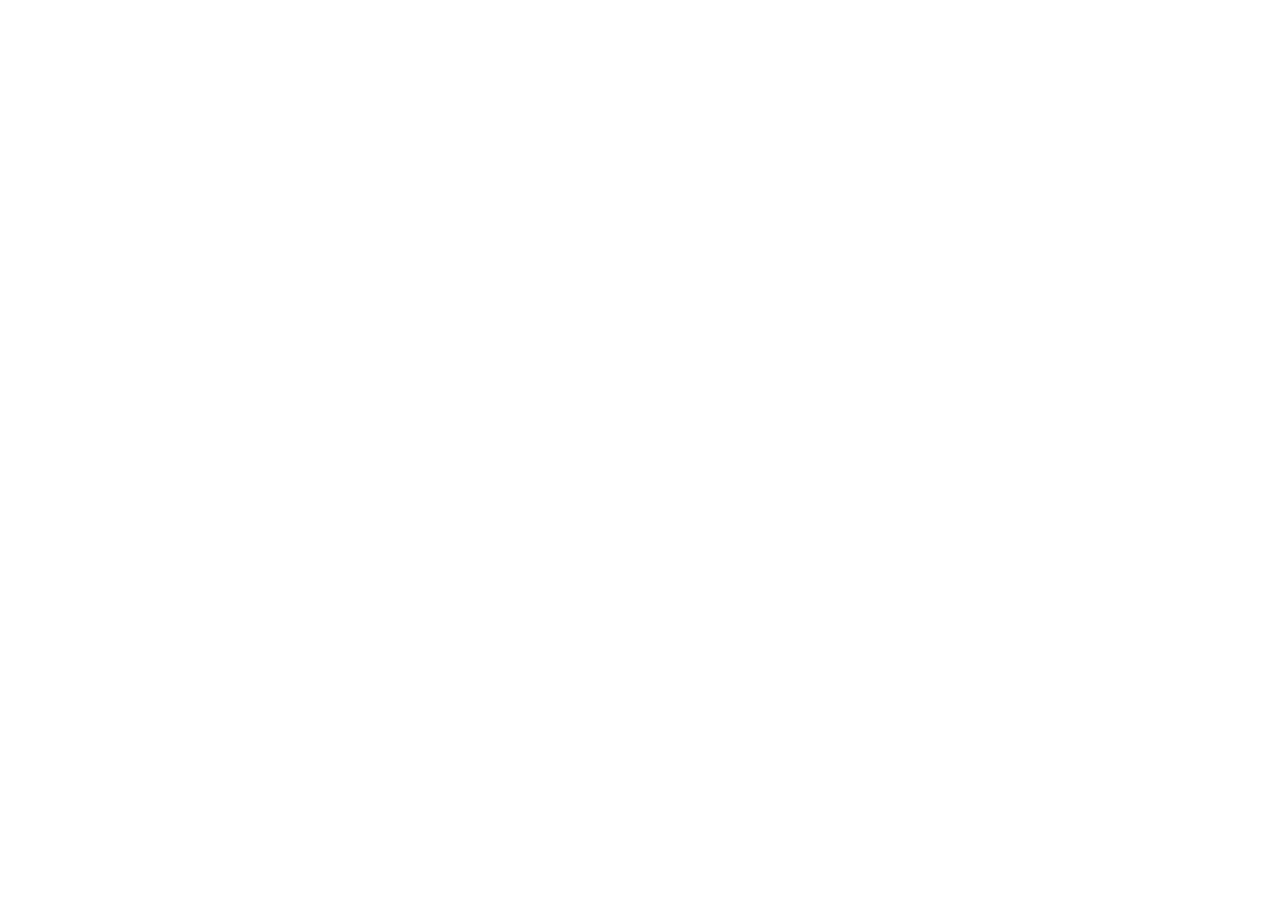
==== commit 5eedc621: "Move BoomKit off the Topaz Studios site The BoomKit app now belongs to BoomKit LLC. Privacy and term" ====
--- a/creators/index.html
+++ b/creators/index.html
@@ -1,402 +1,24 @@
 <!doctype html>
-<!--
-  Creator sign-up page for Boomkit. Built 2026-10-22, NOT live until Zack approves.
-  Every pay number on this page comes from Canvas/app/PAY-SPEC.md (16 Oct 2026, final). If that file changes,
-  change this page and assets/creators.js (viewPay) in the same edit.
-  Hosted on GitHub Pages (2026-10-24), which can't receive form posts, so the form opens the visitor's email app
-  addressed to zack@topazstudiosllc.com with their answers filled in (assets/creators.js builds the message).
--->
+<!-- The creators page moved to BoomKit LLC's site on 2026-10-27 (Canvas/site/boomkit/creators/). -->
 <html lang="en">
 <head>
   <meta charset="utf-8">
   <meta name="viewport" content="width=device-width, initial-scale=1, viewport-fit=cover">
-  <title>Get paid to post with Boomkit: Topaz Studios LLC</title>
-  <meta name="description" content="Post short videos about a brand’s app on your TikTok or Instagram and get paid in the Boomkit app: $5 for your first post each day on a campaign, plus $1.50 per 1,000 views.">
+  <title>Moved: BoomKit creators</title>
+  <meta name="robots" content="noindex">
+  <meta http-equiv="refresh" content="0; url=https://zack1sammons-rgb.github.io/boomkit-site/creators/">
+  <link rel="canonical" href="https://zack1sammons-rgb.github.io/boomkit-site/creators/">
   <meta name="theme-color" content="#0b0b0c">
   <meta name="color-scheme" content="dark">
-  <link rel="canonical" href="https://topazstudiosllc.com/creators/">
   <link rel="icon" href="/favicon.svg" type="image/svg+xml">
-  <link rel="apple-touch-icon" href="/apple-touch-icon.png">
-  <meta property="og:type" content="website">
-  <meta property="og:site_name" content="Topaz Studios LLC">
-  <meta property="og:title" content="Get paid to post with Boomkit">
-  <meta property="og:description" content="$5 for your first post each day on a campaign, plus $1.50 per 1,000 views. Apply to join the waitlist.">
-  <meta property="og:url" content="https://topazstudiosllc.com/creators/">
   <link rel="stylesheet" href="/assets/site.css">
-  <script src="/assets/creators.js" defer></script>
 </head>
-<body class="creators">
-  <a class="skip" href="#main">Skip to content</a>
-
-  <header class="site-header">
+<body>
+  <main id="main" class="legal">
     <div class="wrap">
-      <a class="brand" href="/" translate="no">
-        <svg viewBox="0 0 40 40" aria-hidden="true" focusable="false"><g stroke="#0b0b0c" stroke-width="0.75" stroke-linejoin="round"><path fill="#f5b14c" d="M4 15 11 7 14 15Z"/><path fill="#ffcf7a" d="M11 7H20L14 15Z"/><path fill="#ffe2a8" d="M20 7 26 15H14Z"/><path fill="#ffc35e" d="M20 7H29L26 15Z"/><path fill="#e39a33" d="M29 7 36 15H26Z"/><path fill="#eba13d" d="M4 15H14L20 34Z"/><path fill="#d0841f" d="M14 15H26L20 34Z"/><path fill="#a8630f" d="M26 15H36L20 34Z"/></g></svg>
-        <span>Topaz Studios LLC</span>
-      </a>
-      <nav aria-label="Main">
-        <ul class="nav">
-          <li class="nav-extra"><a href="#pay">Pay</a></li>
-          <li class="nav-extra"><a href="#faq">FAQ</a></li>
-          <li><a class="nav-cta" href="#apply">Apply</a></li>
-        </ul>
-      </nav>
+      <h1>This page moved</h1>
+      <p class="summary">The BoomKit creators page now lives on BoomKit LLC’s site: <a href="https://zack1sammons-rgb.github.io/boomkit-site/creators/">https://zack1sammons-rgb.github.io/boomkit-site/creators/</a></p>
     </div>
-  </header>
-
-  <main id="main">
-    <section class="c-hero" aria-labelledby="hero-title">
-      <div class="wrap">
-        <div class="c-hero-copy">
-          <h1 id="hero-title">Get paid to post.</h1>
-          <p class="lede">Make short videos about a brand’s app, post them on your TikTok or Instagram, and get paid in the <span translate="no">Boomkit</span> app.</p>
-          <ul class="paylines">
-            <li><strong>$5 for your first post each day</strong> on a campaign, rising to $6 on a 7-day streak.</li>
-            <li><strong>$1.50 per 1,000 views</strong> after the first 1,000, up to 100,000.</li>
-          </ul>
-          <div class="actions">
-            <a class="btn btn-primary" href="#apply">Apply</a>
-            <a class="btn btn-quiet" href="#pay">See the pay</a>
-          </div>
-        </div>
-        <div class="c-hero-art">
-          <img src="/assets/boomkit-icon.png" width="128" height="128" alt="" fetchpriority="high" decoding="async">
-          <p><span translate="no">Boomkit</span>, the creator app from <span class="nowrap" translate="no">Topaz Studios</span></p>
-        </div>
-      </div>
-    </section>
-
-    <section class="section" id="how" aria-labelledby="how-title">
-      <div class="wrap c-split">
-        <div>
-          <h2 id="how-title">How it works</h2>
-          <p class="intro">You make the videos your way, on your own account. In the app you see every post and what it has earned.</p>
-        </div>
-        <ol class="steps">
-          <li>
-            <h3>Apply</h3>
-            <p>Tell us where you post and what you make. It takes about 2 minutes, and you never pay anything to join.</p>
-          </li>
-          <li>
-            <h3>Get placed on a campaign</h3>
-            <p>When a brand campaign has a spot that fits you, we email you an invite to the <span translate="no">Boomkit</span> app. Each campaign has a set number of spots.</p>
-          </li>
-          <li>
-            <h3>Post daily and get paid in the app</h3>
-            <p>Post short videos about the brand’s app with the ad label on, paste each link into the app, and watch your pay land in your wallet.</p>
-          </li>
-        </ol>
-      </div>
-    </section>
-
-    <section class="section" id="pay" aria-labelledby="pay-title">
-      <div class="wrap">
-        <h2 id="pay-title">The pay</h2>
-        <p class="intro">These are <span translate="no">Boomkit</span>’s pay rules. Each campaign shows its own rules in the app before you join, and those rules decide what you earn.</p>
-
-        <div class="pay-grid">
-          <article class="cell pay-daily" aria-labelledby="daily-title">
-            <h3 id="daily-title">Daily pay</h3>
-            <p>Your first qualifying post of the day on a campaign earns daily pay. Post every day and it climbs.</p>
-            <ol class="ladder" aria-label="Daily pay by streak day">
-              <li><span class="ladder-day">Day 1</span><span class="ladder-amt">$5.00</span></li>
-              <li><span class="ladder-day">Day 2</span><span class="ladder-amt">$5.05</span></li>
-              <li><span class="ladder-day">Day 3</span><span class="ladder-amt">$5.15</span></li>
-              <li><span class="ladder-day">Day 4</span><span class="ladder-amt">$5.25</span></li>
-              <li><span class="ladder-day">Day 5</span><span class="ladder-amt">$5.50</span></li>
-              <li><span class="ladder-day">Day 6</span><span class="ladder-amt">$5.75</span></li>
-              <li class="ladder-top"><span class="ladder-day">Day 7+</span><span class="ladder-amt">$6.00</span></li>
-            </ol>
-            <p class="fine">Miss a day and you start over at $5.00. Up to 3 posts a day count on each campaign, and daily pay comes once a day per campaign.</p>
-          </article>
-
-          <article class="cell pay-tiers" aria-labelledby="tiers-title">
-            <h3 id="tiers-title">Tiers add more</h3>
-            <table class="tiers">
-              <caption class="sr-only">Extra pay by tier</caption>
-              <thead>
-                <tr><th scope="col">Tier</th><th scope="col">Daily pay</th><th scope="col">View pay</th></tr>
-              </thead>
-              <tbody>
-                <tr><th scope="row">Bronze</th><td>+$0</td><td>+0%</td></tr>
-                <tr><th scope="row">Silver</th><td>+$0.50</td><td>+2%</td></tr>
-                <tr><th scope="row">Gold</th><td>+$1.00</td><td>+4%</td></tr>
-                <tr><th scope="row">Diamond</th><td>+$2.00</td><td>+6%</td></tr>
-              </tbody>
-            </table>
-            <p class="fine">Everyone starts at Bronze. Posting earns XP toward Silver. Gold also takes a video past 100,000 views, and Diamond is rare by design.</p>
-          </article>
-
-          <article class="cell pay-views" aria-labelledby="views-title">
-            <h3 id="views-title">View pay, per video</h3>
-            <dl class="rates">
-              <div><dt>$1.50 per 1,000</dt><dd>from 1,000 to 100,000 counted views</dd></div>
-              <div><dt>$1.00 per 1,000</dt><dd>from 100,000 to 1 million</dd></div>
-              <div><dt>$0.50 per 1,000</dt><dd>after 1 million</dd></div>
-              <div><dt>+$50 and +$250</dt><dd>when a video reaches 100,000 and 1 million</dd></div>
-            </dl>
-            <p class="fine">The first 1,000 views pay nothing. Counted views come from the campaign’s target countries in the 14 days after you post, with fake views left out. Each video is paid once, on the platform where it has the most counted views.</p>
-          </article>
-
-          <article class="cell pay-example" aria-labelledby="example-title">
-            <h3 id="example-title">Pay for one video</h3>
-            <label class="example-label" for="example-views">Counted views</label>
-            <p class="example-views" id="example-views-out">10,000</p>
-            <input class="example-range" id="example-views" type="range" min="0" max="9" step="1" value="3" aria-valuetext="10,000 views, $13.50 view pay" disabled>
-            <p class="example-pay"><span class="example-pay-label">View pay</span> <span id="example-pay-out">$13.50</span></p>
-            <noscript><p class="fine">10,000 views pay $13.50. 100,000 pay $198.50. 1 million pay $1,348.50.</p></noscript>
-            <p class="fine">Bronze tier, before campaign caps. An example of the formula, not a prediction: most videos never reach 100,000 views.</p>
-          </article>
-
-          <article class="cell pay-when" aria-labelledby="when-title">
-            <h3 id="when-title">When you get paid</h3>
-            <dl class="when">
-              <div><dt>Right away</dt><dd>Daily pay lands in your <span translate="no">Boomkit</span> wallet the moment a post qualifies.</dd></div>
-              <div><dt>Every Monday</dt><dd>View pay for the week before lands as one payday.</dd></div>
-              <div><dt>14 days later</dt><dd>Each payment can be cashed out 14 days after it lands in your wallet.</dd></div>
-            </dl>
-          </article>
-        </div>
-
-        <p class="pay-note">We cap what one video and one creator can earn on each campaign, and posting closes when a campaign’s budget runs low. We never pay for fake views.</p>
-      </div>
-    </section>
-
-    <section class="section" id="who" aria-labelledby="who-title">
-      <div class="wrap">
-        <h2 id="who-title">Who it’s for</h2>
-        <ul class="fit">
-          <li>
-            <h3>18 or older</h3>
-            <p>You confirm it here and again when you sign up in the app.</p>
-          </li>
-          <li>
-            <h3>On TikTok or Instagram</h3>
-            <p>You post from an account you own. There’s no follower minimum.</p>
-          </li>
-          <li>
-            <h3>Ready to post daily</h3>
-            <p>Daily pay grows with your streak, and if you go 5 days without a post you come off the campaign.</p>
-          </li>
-          <li>
-            <h3>On an iPhone</h3>
-            <p><span translate="no">Boomkit</span> is an iPhone app for now.</p>
-          </li>
-        </ul>
-      </div>
-    </section>
-
-    <section class="section" id="faq" aria-labelledby="faq-title">
-      <div class="wrap">
-        <h2 id="faq-title">Questions</h2>
-        <div class="faq">
-          <details>
-            <summary><span>What’s an ad disclosure?</span></summary>
-            <div class="faq-body">
-              <p>It’s the label that tells viewers a post is paid. Every campaign post needs it: “#ad” or “Paid partnership with [brand]” in the caption, TikTok’s commercial content setting turned on, and Instagram’s Paid Partnership label where Instagram offers it. The app gives you a caption line to copy. A post without the label doesn’t count.</p>
-            </div>
-          </details>
-          <details>
-            <summary><span>Do I need followers?</span></summary>
-            <div class="faq-body">
-              <p>No. There’s no follower minimum, and a new account is fine. You post from a TikTok or Instagram account you own and register it in the app for each campaign. We never ask for your password.</p>
-            </div>
-          </details>
-          <details>
-            <summary><span>When do I get paid?</span></summary>
-            <div class="faq-body">
-              <p>Daily pay lands in your <span translate="no">Boomkit</span> wallet as soon as a post qualifies. View pay lands every Monday for the week before. You can cash out each payment 14 days after it lands; that window is how we keep fake views out of pay.</p>
-            </div>
-          </details>
-          <details>
-            <summary><span>Is it guaranteed?</span></summary>
-            <div class="faq-body">
-              <p>No. Spots on every campaign are limited, and joining the waitlist doesn’t guarantee you one. What you earn depends on posting and on counted views, and most videos never reach 100,000 views. We say the same in our <a href="/terms/#estimates">Terms</a>, under “Estimates and no guarantees”.</p>
-            </div>
-          </details>
-          <details>
-            <summary><span>How often do I need to post?</span></summary>
-            <div class="faq-body">
-              <p>Daily pay comes from your first qualifying post each day. If you go 5 days without a post, you come off the campaign. If none of your first 20 posts on a campaign reaches 10,000 counted views, we give the spot to someone else.</p>
-            </div>
-          </details>
-          <details>
-            <summary><span>Does it cost anything?</span></summary>
-            <div class="faq-body">
-              <p>No. You never pay to join or to stay on a campaign. We never ask for passwords or ID numbers on this form, and nobody from <span translate="no">Boomkit</span> will ask for your social media passwords.</p>
-            </div>
-          </details>
-          <details>
-            <summary><span>Who runs <span translate="no">Boomkit</span>?</span></summary>
-            <div class="faq-body">
-              <p><span translate="no">Topaz Studios LLC</span>, a video production company in Provo, Utah. <span translate="no">Boomkit</span> is the creator app we build. Email <a href="mailto:zack@topazstudiosllc.com">zack@topazstudiosllc.com</a> with anything this page doesn’t answer.</p>
-            </div>
-          </details>
-        </div>
-      </div>
-    </section>
-
-    <section class="section" id="apply" aria-labelledby="apply-title">
-      <div class="wrap apply">
-        <div class="apply-copy">
-          <h2 id="apply-title">Apply</h2>
-          <p class="intro">When you apply, you join the waitlist for <span translate="no">Boomkit</span> campaigns. It takes about 2 minutes.</p>
-          <h3>What happens next</h3>
-          <ol class="next">
-            <li>We review every application.</li>
-            <li>When a campaign has a spot that fits you, we email you an invite.</li>
-            <li>The app comes through Apple’s TestFlight first, so you’ll need an iPhone.</li>
-          </ol>
-          <p class="fine">We never ask for passwords or ID numbers on this form.</p>
-        </div>
-
-        <form class="apply-form" name="creators" method="POST" action="mailto:zack@topazstudiosllc.com?subject=Boomkit%20creator%20application" enctype="text/plain">
-          <p class="hp" aria-hidden="true">
-            <label>Leave this empty: <input name="bot-field" type="text" tabindex="-1" autocomplete="off"></label>
-          </p>
-
-          <div class="form-grid">
-            <div class="field span-2">
-              <label for="f-name">Name</label>
-              <input id="f-name" name="name" type="text" autocomplete="name" required maxlength="100" aria-describedby="f-name-error">
-              <p class="field-error" id="f-name-error" hidden></p>
-            </div>
-
-            <div class="field">
-              <label for="f-email">Email</label>
-              <input id="f-email" name="email" type="email" autocomplete="email" autocapitalize="none" spellcheck="false" required maxlength="200" aria-describedby="f-email-error">
-              <p class="field-error" id="f-email-error" hidden></p>
-            </div>
-
-            <div class="field">
-              <label for="f-phone">Phone number <span class="opt">(optional)</span></label>
-              <input id="f-phone" name="phone" type="tel" autocomplete="tel" maxlength="30" aria-describedby="f-phone-hint f-phone-error">
-              <p class="hint" id="f-phone-hint">Only for questions about your application.</p>
-              <p class="field-error" id="f-phone-error" hidden></p>
-            </div>
-
-            <fieldset class="field-group span-2" aria-describedby="f-handles-hint f-handles-error">
-              <legend>Where you post</legend>
-              <p class="hint" id="f-handles-hint">Fill in at least one.</p>
-              <div class="pair">
-                <div class="field">
-                  <label for="f-tiktok">TikTok handle</label>
-                  <input id="f-tiktok" name="tiktok" type="text" autocomplete="off" autocapitalize="none" autocorrect="off" spellcheck="false" maxlength="60" placeholder="@yourname…" pattern="@?[A-Za-z0-9._]{1,30}" data-handle aria-describedby="f-handles-error">
-                </div>
-                <div class="field">
-                  <label for="f-instagram">Instagram handle</label>
-                  <input id="f-instagram" name="instagram" type="text" autocomplete="off" autocapitalize="none" autocorrect="off" spellcheck="false" maxlength="60" placeholder="@yourname…" pattern="@?[A-Za-z0-9._]{1,30}" data-handle aria-describedby="f-handles-error">
-                </div>
-              </div>
-              <p class="field-error" id="f-handles-error" hidden></p>
-            </fieldset>
-
-            <div class="field">
-              <label for="f-niche">Niche</label>
-              <div class="select">
-                <select id="f-niche" name="niche" required aria-describedby="f-niche-error">
-                  <option value="" selected disabled>Choose one</option>
-                  <option>Study and school</option>
-                  <option>Fitness</option>
-                  <option>Food</option>
-                  <option>Beauty</option>
-                  <option>Tech and apps</option>
-                  <option>Lifestyle</option>
-                  <option>Gaming</option>
-                  <option>Other</option>
-                </select>
-              </div>
-              <p class="field-error" id="f-niche-error" hidden></p>
-            </div>
-
-            <div class="field">
-              <label for="f-phone-type">iPhone or Android?</label>
-              <div class="select">
-                <select id="f-phone-type" name="phone_type" required aria-describedby="f-phone-type-error">
-                  <option value="" selected disabled>Choose one</option>
-                  <option>iPhone</option>
-                  <option>Android</option>
-                  <option>Other</option>
-                </select>
-              </div>
-              <p class="field-error" id="f-phone-type-error" hidden></p>
-            </div>
-
-            <div class="field span-2">
-              <label for="f-sample">Link to a sample video <span class="opt">(optional)</span></label>
-              <input id="f-sample" name="sample_video" type="url" inputmode="url" autocomplete="off" autocapitalize="none" spellcheck="false" maxlength="500" placeholder="https://tiktok.com/@you/…" aria-describedby="f-sample-hint f-sample-error">
-              <p class="hint" id="f-sample-hint">Optional, but it helps us place you. Any public post of yours works.</p>
-              <p class="field-error" id="f-sample-error" hidden></p>
-            </div>
-
-            <div class="field">
-              <label for="f-city">City and state</label>
-              <input id="f-city" name="city_state" type="text" autocomplete="off" required maxlength="100" placeholder="Provo, UT…" aria-describedby="f-city-error">
-              <p class="field-error" id="f-city-error" hidden></p>
-            </div>
-
-            <div class="field">
-              <label for="f-days">Days a week you can post</label>
-              <div class="select">
-                <select id="f-days" name="days_per_week" required aria-describedby="f-days-error">
-                  <option value="" selected disabled>Choose one</option>
-                  <option>Every day</option>
-                  <option>5 to 6 days</option>
-                  <option>3 to 4 days</option>
-                  <option>1 to 2 days</option>
-                </select>
-              </div>
-              <p class="field-error" id="f-days-error" hidden></p>
-            </div>
-
-            <div class="field">
-              <label for="f-heard">How you heard about us</label>
-              <div class="select">
-                <select id="f-heard" name="heard_from" required aria-describedby="f-heard-error">
-                  <option value="" selected disabled>Choose one</option>
-                  <option>TikTok</option>
-                  <option>Instagram</option>
-                  <option>Reddit</option>
-                  <option>X</option>
-                  <option value="A friend">A friend (referral)</option>
-                  <option>School or campus</option>
-                  <option>Search</option>
-                  <option>Other</option>
-                </select>
-              </div>
-              <p class="field-error" id="f-heard-error" hidden></p>
-            </div>
-
-            <div class="field">
-              <label for="f-ref">Referral code <span class="opt">(optional)</span></label>
-              <input id="f-ref" name="referral_code" type="text" autocomplete="off" autocapitalize="characters" autocorrect="off" spellcheck="false" maxlength="20" aria-describedby="f-ref-hint">
-              <p class="hint" id="f-ref-hint">From the friend who sent you.</p>
-            </div>
-
-            <div class="field span-2">
-              <label class="check" for="f-age">
-                <input id="f-age" name="age_confirmed" type="checkbox" value="yes" required aria-describedby="f-age-error">
-                <span>I’m 18 or older.</span>
-              </label>
-              <p class="field-error" id="f-age-error" hidden></p>
-            </div>
-          </div>
-
-          <div class="submit-row">
-            <button class="btn btn-primary" type="submit">Send application</button>
-            <p class="consent">Your email app opens with your answers filled in. Press send there to apply. By applying, you agree to our <a href="/terms/">Terms</a>. Read our <a href="/privacy/#website">Privacy policy</a> for how we use your answers.</p>
-          </div>
-          <p class="form-status" role="status" aria-live="polite"></p>
-        </form>
-      </div>
-    </section>
   </main>
-
-  <footer class="site-footer">
-    <div class="wrap">
-      <svg viewBox="0 0 40 40" aria-hidden="true" focusable="false"><g stroke="#0b0b0c" stroke-width="0.75" stroke-linejoin="round"><path fill="#f5b14c" d="M4 15 11 7 14 15Z"/><path fill="#ffcf7a" d="M11 7H20L14 15Z"/><path fill="#ffe2a8" d="M20 7 26 15H14Z"/><path fill="#ffc35e" d="M20 7H29L26 15Z"/><path fill="#e39a33" d="M29 7 36 15H26Z"/><path fill="#eba13d" d="M4 15H14L20 34Z"/><path fill="#d0841f" d="M14 15H26L20 34Z"/><path fill="#a8630f" d="M26 15H36L20 34Z"/></g></svg>
-      <p><span class="nowrap">© 2026 <span translate="no">Topaz Studios LLC</span></span> <span class="nowrap">· Provo, Utah</span> <span class="nowrap">· <a href="/">Home</a> · <a href="/privacy/">Privacy</a> · <a href="/terms/">Terms</a></span></p>
-    </div>
-  </footer>
 </body>
 </html>
